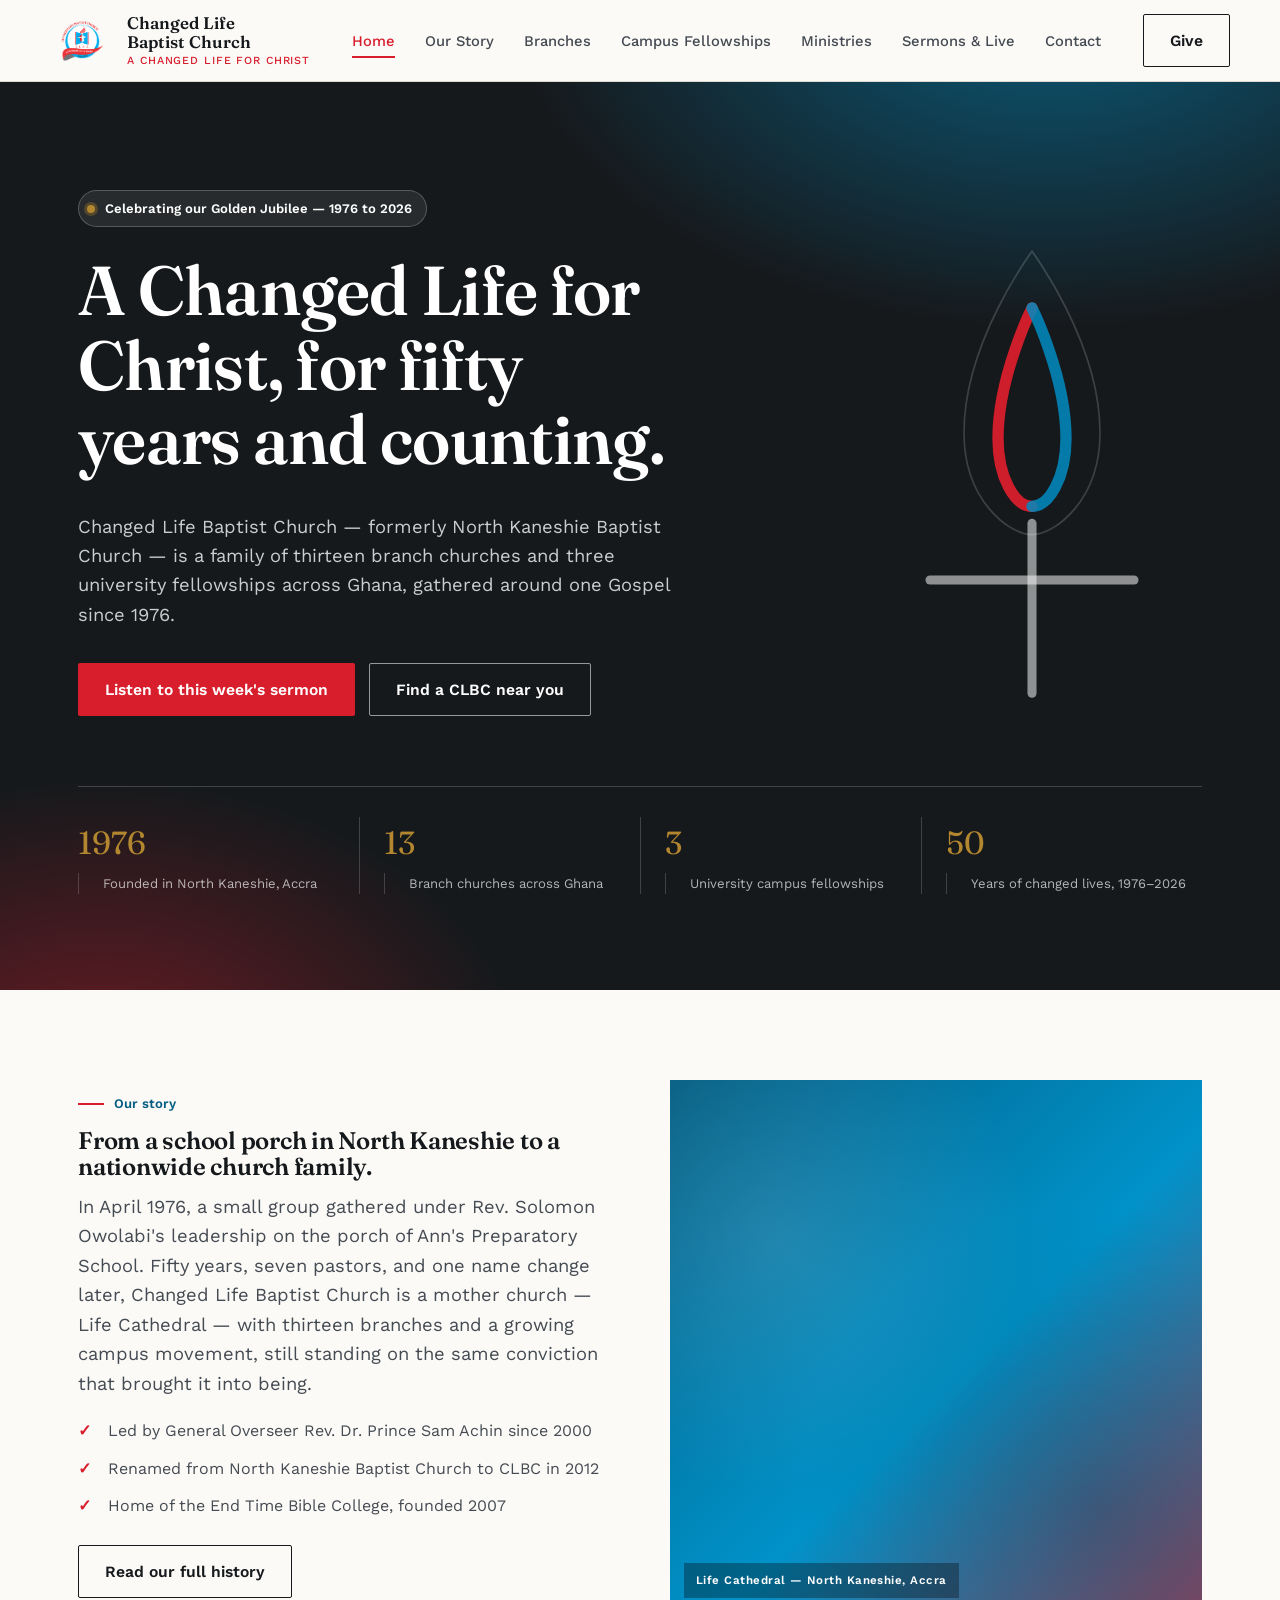
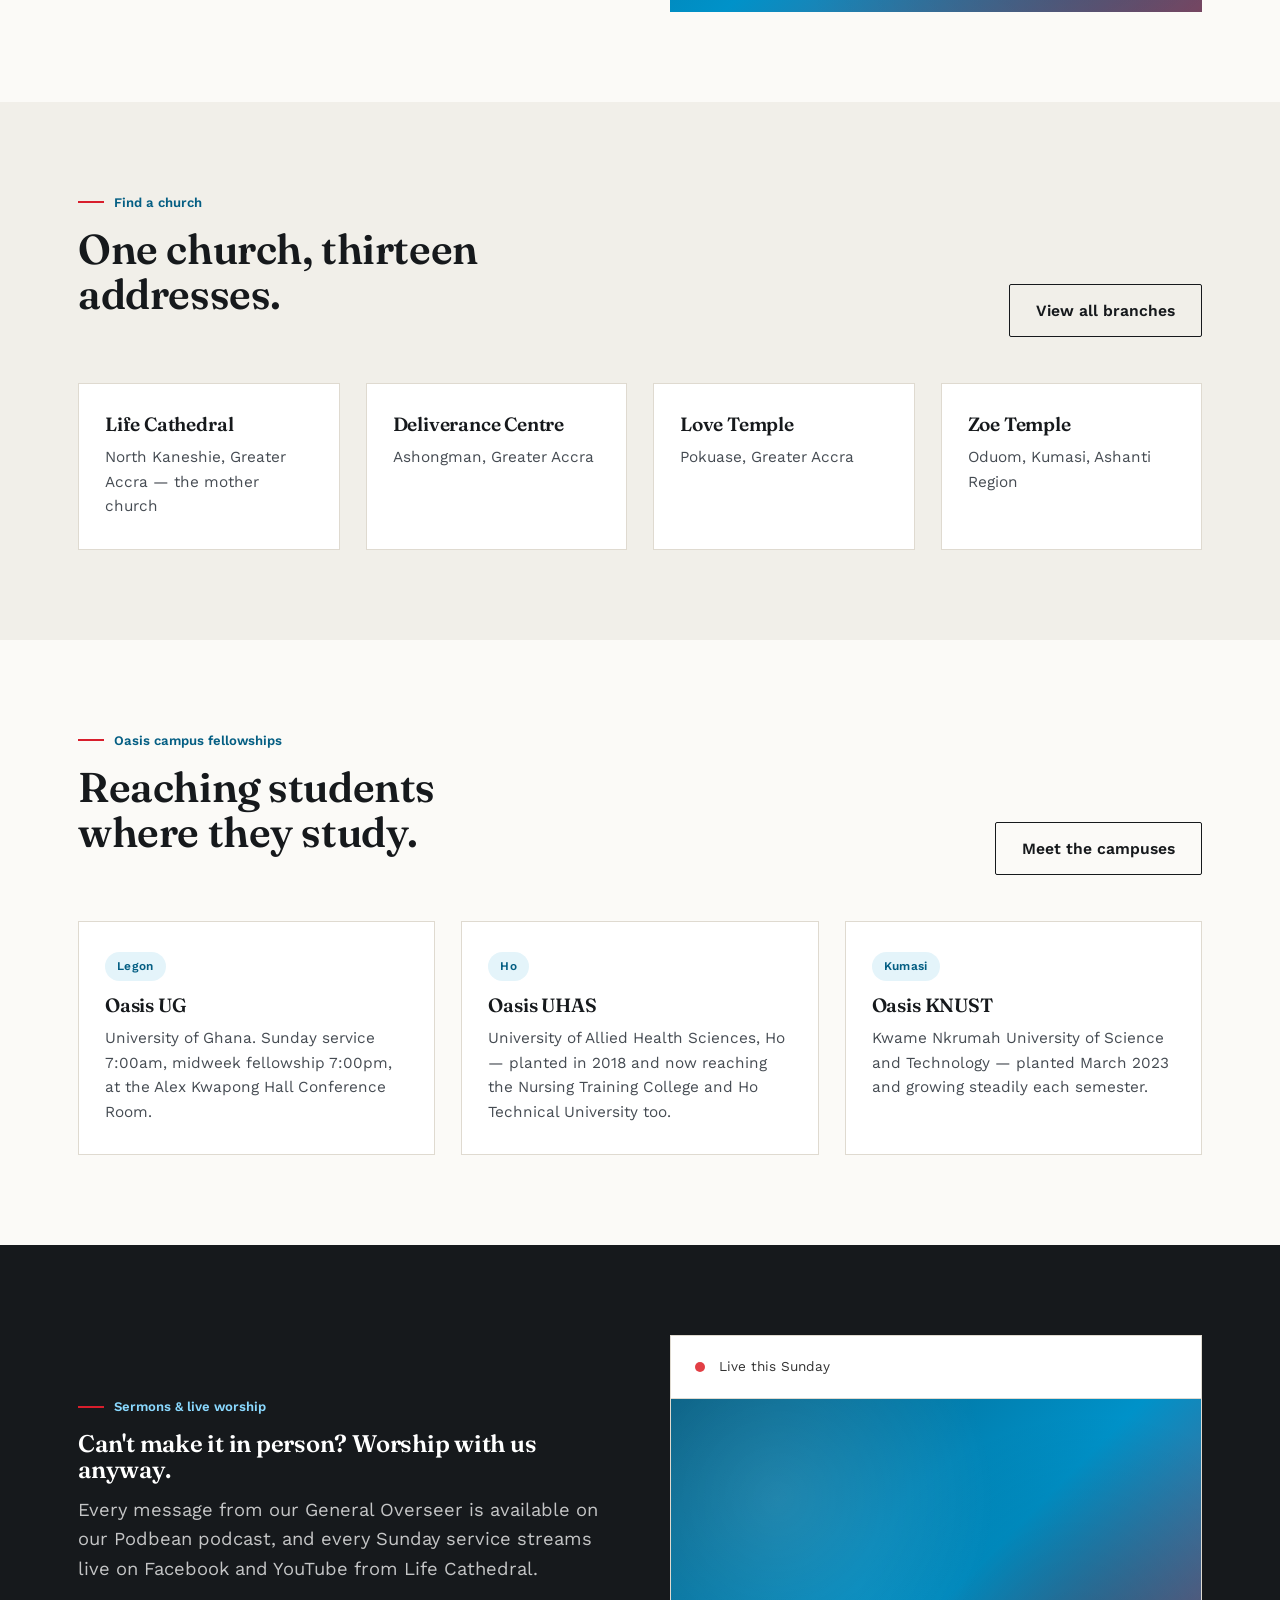
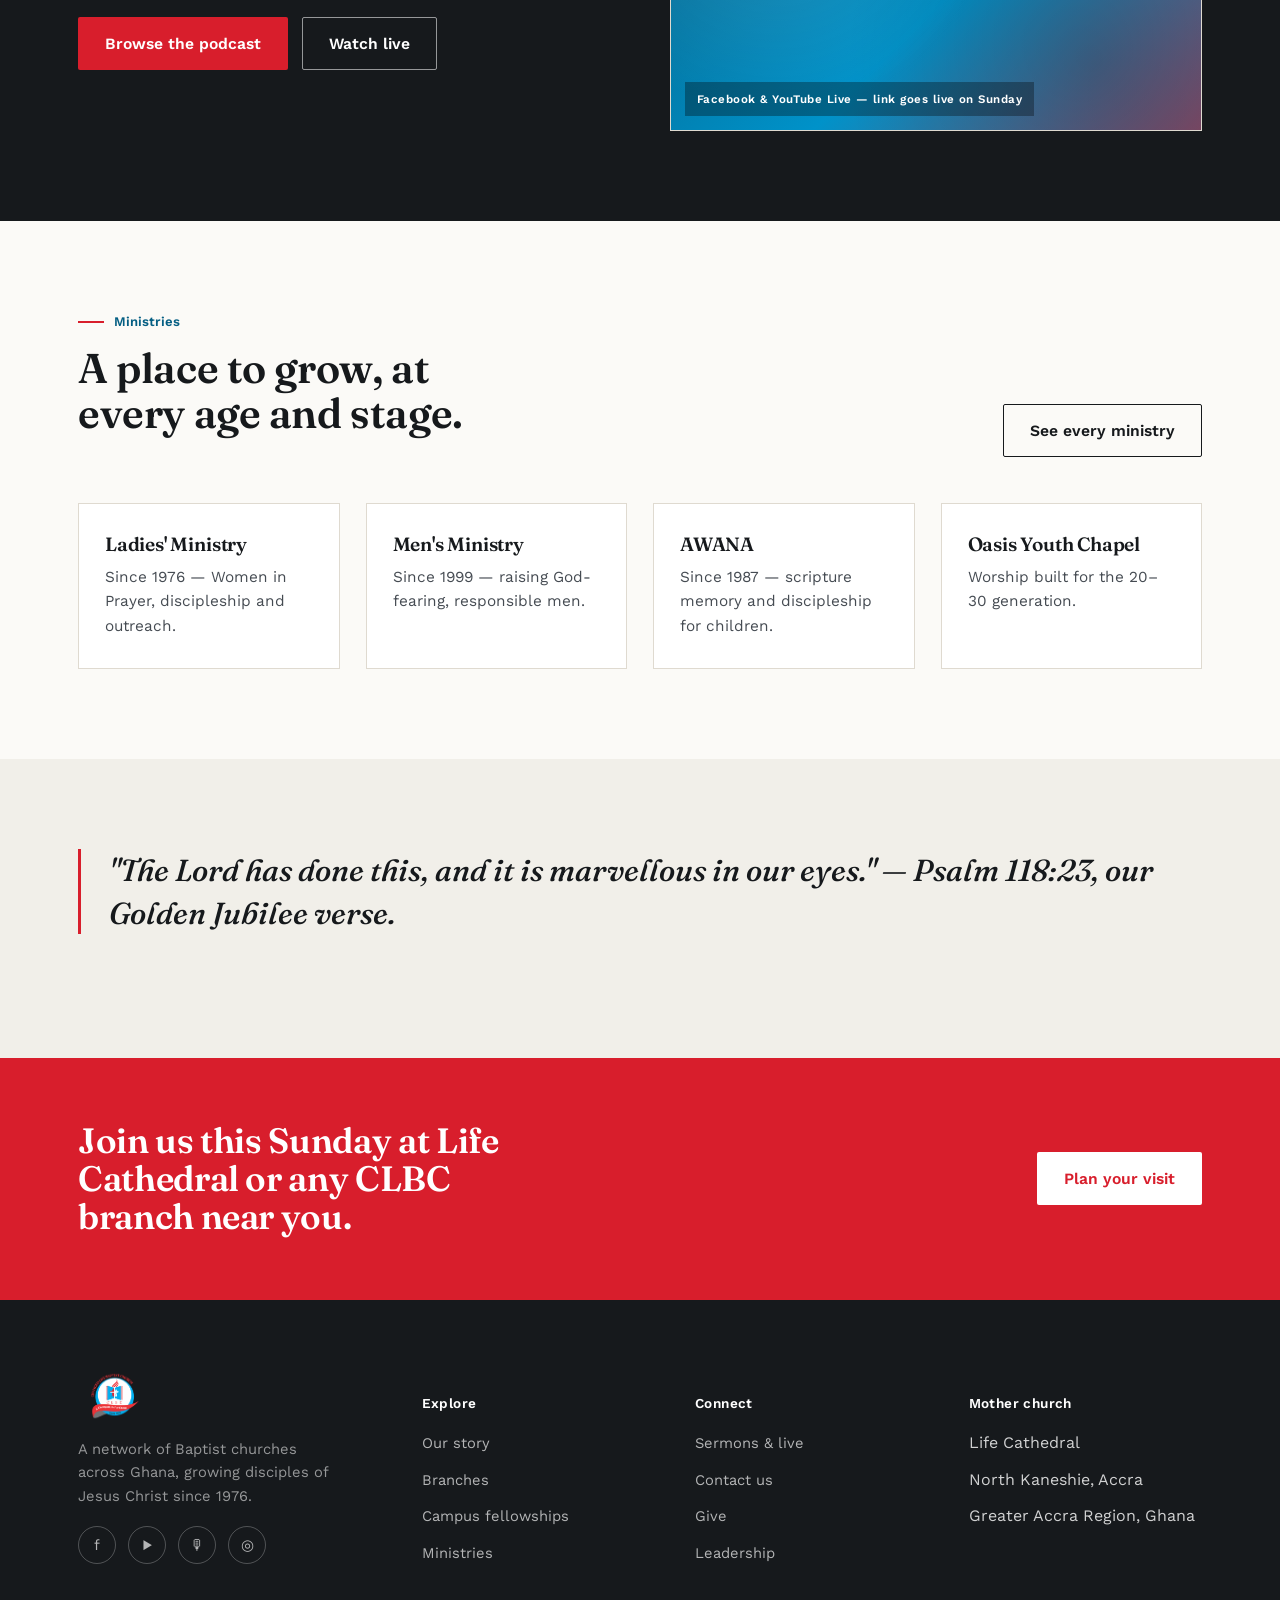
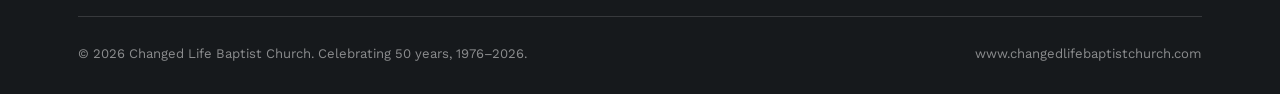
==== index.html @ c8de23a6 "Add files via upload" ====
<!DOCTYPE html>
<html lang="en">
<head>
<meta charset="UTF-8">
<meta name="viewport" content="width=device-width, initial-scale=1.0">
<title>Changed Life Baptist Church | A Changed Life For Christ — Accra, Ghana</title>
<meta name="description" content="Changed Life Baptist Church (CLBC), formerly North Kaneshie Baptist Church — 13 branches across Ghana, campus fellowships, and weekly sermons from the General Overseer. Celebrating our Golden Jubilee, 1976–2026.">
<link rel="icon" href="assets/logo.png">
<link rel="stylesheet" href="assets/styles.css">
</head>
<body>

<header class="site-header">
  <nav class="nav container">
    <a href="index.html" class="brand">
      <img src="assets/logo.png" alt="Changed Life Baptist Church crest">
      <span class="brand-word">Changed Life<br>Baptist Church<small>A Changed Life For Christ</small></span>
    </a>
    <ul class="nav-links">
      <li><a href="index.html">Home</a></li>
      <li><a href="about.html">Our Story</a></li>
      <li><a href="branches.html">Branches</a></li>
      <li><a href="campus.html">Campus Fellowships</a></li>
      <li><a href="ministries.html">Ministries</a></li>
      <li><a href="sermons.html">Sermons &amp; Live</a></li>
      <li><a href="contact.html">Contact</a></li>
    </ul>
    <div class="nav-cta">
      <a href="contact.html#give" class="btn btn-outline">Give</a>
      <button class="nav-toggle" aria-label="Toggle menu" aria-expanded="false">
        <span></span><span></span><span></span>
      </button>
    </div>
  </nav>
</header>

<!-- HERO -->
<section class="hero">
  <div class="container">
    <div class="hero-grid">
      <div>
        <div class="hero-jubilee"><span class="dot"></span> Celebrating our Golden Jubilee — 1976 to 2026</div>
        <h1>A Changed Life for Christ, for fifty years and counting.</h1>
        <p class="lede">Changed Life Baptist Church — formerly North Kaneshie Baptist Church — is a family of thirteen branch churches and three university fellowships across Ghana, gathered around one Gospel since 1976.</p>
        <div class="hero-actions">
          <a href="sermons.html" class="btn btn-primary">Listen to this week's sermon</a>
          <a href="branches.html" class="btn btn-ghost-light">Find a CLBC near you</a>
        </div>
      </div>
      <svg class="hero-flame" viewBox="0 0 300 420" fill="none" xmlns="http://www.w3.org/2000/svg" aria-hidden="true">
        <path d="M150 10C150 10 90 90 90 170C90 230 130 260 150 260C170 260 210 230 210 170C210 90 150 10 150 10Z" stroke="#ffffff" stroke-opacity=".18" stroke-width="1.5"/>
        <path d="M150 60C150 60 120 120 120 175C120 210 135 235 150 235" stroke="#d81e2c" stroke-width="10" stroke-linecap="round"/>
        <path d="M150 60C150 60 180 120 180 175C180 210 165 235 150 235" stroke="#0092c9" stroke-width="10" stroke-linecap="round" opacity=".85"/>
        <line x1="60" y1="300" x2="240" y2="300" stroke="#ffffff" stroke-opacity=".55" stroke-width="8" stroke-linecap="round"/>
        <line x1="150" y1="250" x2="150" y2="400" stroke="#ffffff" stroke-opacity=".55" stroke-width="8" stroke-linecap="round"/>
      </svg>
    </div>

    <div class="hero-stats">
      <div><div class="num">1976</div><div class="cap">Founded in North Kaneshie, Accra</div></div>
      <div><div class="num">13</div><div class="cap">Branch churches across Ghana</div></div>
      <div><div class="num">3</div><div class="cap">University campus fellowships</div></div>
      <div><div class="num">50</div><div class="cap">Years of changed lives, 1976–2026</div></div>
    </div>
  </div>
</section>

<!-- ABOUT TEASER -->
<section>
  <div class="container two-col">
    <div>
      <div class="eyebrow">Our story</div>
      <h2>From a school porch in North Kaneshie to a nationwide church family.</h2>
      <p class="lede">In April 1976, a small group gathered under Rev. Solomon Owolabi's leadership on the porch of Ann's Preparatory School. Fifty years, seven pastors, and one name change later, Changed Life Baptist Church is a mother church — Life Cathedral — with thirteen branches and a growing campus movement, still standing on the same conviction that brought it into being.</p>
      <ul class="check-list">
        <li>Led by General Overseer Rev. Dr. Prince Sam Achin since 2000</li>
        <li>Renamed from North Kaneshie Baptist Church to CLBC in 2012</li>
        <li>Home of the End Time Bible College, founded 2007</li>
      </ul>
      <a href="about.html" class="btn btn-outline" style="margin-top:26px;">Read our full history</a>
    </div>
    <div class="media-block" style="--ar: 1/1;">
      <span class="tag">Life Cathedral — North Kaneshie, Accra</span>
    </div>
  </div>
</section>

<!-- BRANCHES TEASER -->
<section class="section-alt">
  <div class="container">
    <div class="section-head">
      <div>
        <div class="eyebrow">Find a church</div>
        <h2>One church, thirteen addresses.</h2>
      </div>
      <a href="branches.html" class="btn btn-outline">View all branches</a>
    </div>
    <div class="grid grid-4">
      <div class="card"><h3>Life Cathedral</h3><p>North Kaneshie, Greater Accra — the mother church</p></div>
      <div class="card"><h3>Deliverance Centre</h3><p>Ashongman, Greater Accra</p></div>
      <div class="card"><h3>Love Temple</h3><p>Pokuase, Greater Accra</p></div>
      <div class="card"><h3>Zoe Temple</h3><p>Oduom, Kumasi, Ashanti Region</p></div>
    </div>
  </div>
</section>

<!-- CAMPUS FELLOWSHIPS TEASER -->
<section>
  <div class="container">
    <div class="section-head">
      <div>
        <div class="eyebrow">Oasis campus fellowships</div>
        <h2>Reaching students where they study.</h2>
      </div>
      <a href="campus.html" class="btn btn-outline">Meet the campuses</a>
    </div>
    <div class="grid grid-3">
      <div class="card">
        <div class="tag-pill">Legon</div>
        <h3 style="margin-top:14px;">Oasis UG</h3>
        <p>University of Ghana. Sunday service 7:00am, midweek fellowship 7:00pm, at the Alex Kwapong Hall Conference Room.</p>
      </div>
      <div class="card">
        <div class="tag-pill">Ho</div>
        <h3 style="margin-top:14px;">Oasis UHAS</h3>
        <p>University of Allied Health Sciences, Ho — planted in 2018 and now reaching the Nursing Training College and Ho Technical University too.</p>
      </div>
      <div class="card">
        <div class="tag-pill">Kumasi</div>
        <h3 style="margin-top:14px;">Oasis KNUST</h3>
        <p>Kwame Nkrumah University of Science and Technology — planted March 2023 and growing steadily each semester.</p>
      </div>
    </div>
  </div>
</section>

<!-- SERMONS / LIVE TEASER -->
<section class="section-ink">
  <div class="container two-col">
    <div>
      <div class="eyebrow" style="color:#8ad9ff;">Sermons &amp; live worship</div>
      <h2>Can't make it in person? Worship with us anyway.</h2>
      <p class="lede" style="color:rgba(255,255,255,.75);">Every message from our General Overseer is available on our Podbean podcast, and every Sunday service streams live on Facebook and YouTube from Life Cathedral.</p>
      <div class="hero-actions">
        <a href="sermons.html" class="btn btn-primary">Browse the podcast</a>
        <a href="sermons.html#live" class="btn btn-ghost-light">Watch live</a>
      </div>
    </div>
    <div class="player-panel">
      <div class="head">
        <span class="dot" style="background:#e23f45;"></span>
        <span style="font-size:.85rem; color:#333;">Live this Sunday</span>
      </div>
      <div class="body">
        <div class="media-block" style="--ar:16/10;">
          <span class="tag">Facebook &amp; YouTube Live — link goes live on Sunday</span>
        </div>
      </div>
    </div>
  </div>
</section>

<!-- MINISTRIES TEASER -->
<section>
  <div class="container">
    <div class="section-head">
      <div>
        <div class="eyebrow">Ministries</div>
        <h2>A place to grow, at every age and stage.</h2>
      </div>
      <a href="ministries.html" class="btn btn-outline">See every ministry</a>
    </div>
    <div class="grid grid-4">
      <div class="card"><h3>Ladies' Ministry</h3><p>Since 1976 — Women in Prayer, discipleship and outreach.</p></div>
      <div class="card"><h3>Men's Ministry</h3><p>Since 1999 — raising God-fearing, responsible men.</p></div>
      <div class="card"><h3>AWANA</h3><p>Since 1987 — scripture memory and discipleship for children.</p></div>
      <div class="card"><h3>Oasis Youth Chapel</h3><p>Worship built for the 20–30 generation.</p></div>
    </div>
  </div>
</section>

<!-- QUOTE / JUBILEE -->
<section class="section-alt">
  <div class="container">
    <p class="pull">"The Lord has done this, and it is marvellous in our eyes." — Psalm 118:23, our Golden Jubilee verse.</p>
  </div>
</section>

<!-- CTA -->
<section class="cta-band">
  <div class="container">
    <h2>Join us this Sunday at Life Cathedral or any CLBC branch near you.</h2>
    <a href="branches.html" class="btn" style="background:#fff; color:var(--flame);">Plan your visit</a>
  </div>
</section>

<footer class="site-footer">
  <div class="container">
    <div class="foot-grid">
      <div class="foot-brand">
        <img src="assets/logo.png" alt="CLBC crest">
        <p>A network of Baptist churches across Ghana, growing disciples of Jesus Christ since 1976.</p>
        <div class="social-row" style="margin-top:18px;">
          <a href="https://www.facebook.com/profile.php?id=100066663400036" aria-label="Facebook">f</a>
          <a href="#" aria-label="YouTube">▶</a>
          <a href="#" aria-label="Podbean">🎙</a>
          <a href="#" aria-label="Instagram">◎</a>
        </div>
      </div>
      <div>
        <h5>Explore</h5>
        <ul>
          <li><a href="about.html">Our story</a></li>
          <li><a href="branches.html">Branches</a></li>
          <li><a href="campus.html">Campus fellowships</a></li>
          <li><a href="ministries.html">Ministries</a></li>
        </ul>
      </div>
      <div>
        <h5>Connect</h5>
        <ul>
          <li><a href="sermons.html">Sermons &amp; live</a></li>
          <li><a href="contact.html">Contact us</a></li>
          <li><a href="contact.html#give">Give</a></li>
          <li><a href="about.html#leadership">Leadership</a></li>
        </ul>
      </div>
      <div>
        <h5>Mother church</h5>
        <ul>
          <li>Life Cathedral</li>
          <li>North Kaneshie, Accra</li>
          <li>Greater Accra Region, Ghana</li>
        </ul>
      </div>
    </div>
    <div class="foot-bottom">
      <span>© 2026 Changed Life Baptist Church. Celebrating 50 years, 1976–2026.</span>
      <span>www.changedlifebaptistchurch.com</span>
    </div>
  </div>
</footer>

<script src="assets/main.js"></script>
</body>
</html>
---- assets/styles.css ----
/* ==========================================================================
   Changed Life Baptist Church — Design System
   Colour drawn from the church crest: flame red, sky blue, warm grey.
   Display type: Fraunces (heritage/editorial serif)
   Body/UI type:  Work Sans (clean, warm geometric sans)
   ========================================================================== */

@import url('https://fonts.googleapis.com/css2?family=Fraunces:ital,opsz,wght@0,9..144,300;0,9..144,400;0,9..144,500;0,9..144,600;0,9..144,700;1,9..144,400;1,9..144,500&family=Work+Sans:ital,wght@0,300;0,400;0,500;0,600;0,700;1,400&display=swap');

:root{
  /* --- brand colour --- */
  --ink:        #16191c;
  --ink-soft:   #454b52;
  --paper:      #fbfaf7;
  --paper-dim:  #f1efe9;
  --line:       #dfdad0;

  --sky:        #0092c9;
  --sky-deep:   #045e83;
  --sky-tint:   #e4f4fa;

  --flame:      #d81e2c;
  --flame-deep: #a3131f;
  --flame-tint: #fbe7e6;

  --gold:       #b3872f;
  --gold-tint:  #f6ecd7;

  --radius-sm: 2px;
  --radius-md: 4px;

  --wrap: 1180px;
}

*,*::before,*::after{ box-sizing: border-box; }
html{ scroll-behavior: smooth; }
body{
  margin:0;
  background: var(--paper);
  color: var(--ink);
  font-family: 'Work Sans', sans-serif;
  font-weight: 400;
  line-height: 1.6;
  -webkit-font-smoothing: antialiased;
}
img{ max-width:100%; display:block; }
a{ color: inherit; text-decoration:none; }
h1,h2,h3,h4{
  font-family: 'Fraunces', serif;
  font-weight: 600;
  line-height: 1.08;
  margin: 0 0 .5em;
  letter-spacing: -0.01em;
}
p{ margin: 0 0 1.1em; }
.container{
  max-width: var(--wrap);
  margin: 0 auto;
  padding: 0 28px;
}
@media (max-width: 640px){ .container{ padding: 0 20px; } }

::selection{ background: var(--flame); color:#fff; }

:focus-visible{
  outline: 3px solid var(--sky);
  outline-offset: 3px;
}

@media (prefers-reduced-motion: reduce){
  *{ animation-duration: 0.001ms !important; animation-iteration-count: 1 !important; transition-duration: 0.001ms !important; scroll-behavior: auto !important; }
}

/* --------------------------------------------------------------------
   Utility text
   -------------------------------------------------------------------- */
.label{
  font-size: 0.78rem;
  font-weight: 600;
  color: var(--flame);
  letter-spacing: 0.03em;
}
.eyebrow{
  display:flex; align-items:center; gap:10px;
  font-size: 0.82rem;
  font-weight: 600;
  color: var(--sky-deep);
  margin-bottom: 14px;
}
.eyebrow::before{
  content:"";
  width: 26px; height: 2px;
  background: var(--flame);
  display:inline-block;
}
.lede{
  font-size: 1.15rem;
  color: var(--ink-soft);
  max-width: 46em;
}

/* --------------------------------------------------------------------
   Buttons
   -------------------------------------------------------------------- */
.btn{
  display:inline-flex; align-items:center; gap: 10px;
  padding: 13px 26px;
  border-radius: var(--radius-sm);
  font-weight: 600;
  font-size: 0.98rem;
  border: 1.5px solid transparent;
  cursor:pointer;
  transition: background .15s ease, color .15s ease, border-color .15s ease, transform .15s ease;
}
.btn-primary{ background: var(--flame); color:#fff; }
.btn-primary:hover{ background: var(--flame-deep); }
.btn-outline{ border-color: currentColor; color: var(--ink); background:transparent; }
.btn-outline:hover{ background: var(--ink); color:#fff; }
.btn-ghost-light{ border-color: rgba(255,255,255,.55); color:#fff; }
.btn-ghost-light:hover{ background:#fff; color: var(--ink); }
.btn-sky{ background: var(--sky); color:#fff; }
.btn-sky:hover{ background: var(--sky-deep); }

/* --------------------------------------------------------------------
   Header / Nav
   -------------------------------------------------------------------- */
.site-header{
  position: sticky; top:0; z-index: 100;
  background: var(--paper);
  border-bottom: 1px solid var(--line);
}
.nav{
  display:flex; align-items:center; justify-content:space-between;
  padding: 14px 0;
}
.brand{ display:flex; align-items:center; gap:12px; }
.brand img{ height: 46px; width:auto; }
.brand-word{ font-family:'Fraunces', serif; font-weight:600; font-size:1.05rem; line-height:1.15; }
.brand-word small{ display:block; font-family:'Work Sans',sans-serif; font-weight:500; font-size:.68rem; letter-spacing:.08em; color: var(--flame); text-transform: uppercase; margin-top:2px; }

.nav-links{ display:flex; align-items:center; gap: 30px; list-style:none; margin:0; padding:0; }
.nav-links a{
  font-size: .92rem; font-weight:500; color: var(--ink-soft);
  padding: 6px 0; border-bottom: 2px solid transparent;
  transition: color .15s, border-color .15s;
}
.nav-links a:hover, .nav-links a.active{ color: var(--flame); border-color: var(--flame); }

.nav-cta{ display:flex; align-items:center; gap:14px; }
.nav-toggle{
  display:none; background:none; border:none; cursor:pointer;
  width:42px; height:42px; flex-direction:column; justify-content:center; align-items:center; gap:5px;
}
.nav-toggle span{ width:24px; height:2px; background: var(--ink); display:block; transition: transform .2s, opacity .2s; }

@media (max-width: 940px){
  .nav-links{
    position:fixed; inset: 74px 0 0 0; background: var(--paper);
    flex-direction:column; align-items:flex-start; gap:0;
    padding: 10px 28px 30px;
    transform: translateY(-8px);
    opacity:0; pointer-events:none;
    transition: opacity .18s ease, transform .18s ease;
    overflow-y:auto;
  }
  .nav-links.open{ opacity:1; pointer-events:auto; transform:translateY(0); }
  .nav-links li{ width:100%; border-bottom:1px solid var(--line); }
  .nav-links a{ display:block; padding:16px 0; font-size:1.02rem; }
  .nav-toggle{ display:flex; }
  .nav-cta .btn-outline{ display:none; }
}

/* --------------------------------------------------------------------
   Hero
   -------------------------------------------------------------------- */
.hero{
  position:relative;
  background: var(--ink);
  color:#fff;
  overflow:hidden;
  padding: 108px 0 96px;
}
.hero::before{
  content:"";
  position:absolute; inset:0;
  background:
    radial-gradient(ellipse 900px 560px at 82% -10%, rgba(0,146,201,.55), transparent 60%),
    radial-gradient(ellipse 700px 500px at 8% 110%, rgba(216,30,44,.45), transparent 60%);
}
.hero .container{ position:relative; z-index:2; }
.hero-grid{ display:grid; grid-template-columns: 1.15fr .85fr; gap: 60px; align-items:end; }
.hero-jubilee{
  display:inline-flex; align-items:center; gap:10px;
  background: rgba(255,255,255,.08);
  border:1px solid rgba(255,255,255,.22);
  padding: 7px 14px 7px 8px;
  border-radius: 999px;
  font-size:.82rem; font-weight:600;
  margin-bottom: 26px;
}
.hero-jubilee .dot{ width:8px; height:8px; border-radius:50%; background: var(--gold); box-shadow: 0 0 0 3px rgba(179,135,47,.3); }
.hero h1{
  font-size: clamp(2.5rem, 5.4vw, 4.4rem);
  color:#fff;
  max-width: 15ch;
}
.hero .lede{ color: rgba(255,255,255,.78); margin-top:18px; }
.hero-actions{ display:flex; flex-wrap:wrap; gap:14px; margin-top:34px; }
.hero-flame{
  justify-self:end;
  width: 100%;
  max-width: 340px;
  opacity: .95;
}
.hero-stats{
  display:grid; grid-template-columns: repeat(4,1fr);
  border-top:1px solid rgba(255,255,255,.18);
  margin-top: 70px; padding-top: 30px;
}
.hero-stats div + div{ border-left:1px solid rgba(255,255,255,.18); padding-left:24px; }
.hero-stats .num{ font-family:'Fraunces',serif; font-size:2rem; color: var(--gold); }
.hero-stats .cap{ font-size:.82rem; color: rgba(255,255,255,.68); margin-top:4px; }

@media (max-width: 900px){
  .hero-grid{ grid-template-columns: 1fr; }
  .hero-flame{ display:none; }
  .hero-stats{ grid-template-columns: repeat(2,1fr); row-gap:26px; }
  .hero-stats div:nth-child(3){ border-left:none; }
}

/* Secondary page hero (shorter) */
.page-hero{
  background: var(--ink); color:#fff; padding: 74px 0 56px; position:relative; overflow:hidden;
}
.page-hero::before{
  content:""; position:absolute; inset:0;
  background: radial-gradient(ellipse 800px 420px at 90% -20%, rgba(0,146,201,.5), transparent 60%),
              radial-gradient(ellipse 600px 420px at -10% 120%, rgba(216,30,44,.4), transparent 60%);
}
.page-hero .container{ position:relative; z-index:2; }
.page-hero h1{ color:#fff; font-size: clamp(2.1rem, 4.4vw, 3.2rem); max-width: 20ch; }
.page-hero .lede{ color: rgba(255,255,255,.75); }
.crumb{ font-size:.82rem; color: rgba(255,255,255,.6); margin-bottom: 18px; }
.crumb a:hover{ color:#fff; }

/* --------------------------------------------------------------------
   Section scaffolding
   -------------------------------------------------------------------- */
section{ padding: 90px 0; }
.section-tight{ padding: 60px 0; }
.section-alt{ background: var(--paper-dim); }
.section-ink{ background: var(--ink); color:#fff; }
.section-ink h2{ color:#fff; }
.section-head{ display:flex; justify-content:space-between; align-items:flex-end; gap:40px; margin-bottom: 46px; flex-wrap:wrap; }
.section-head h2{ font-size: clamp(1.9rem, 3.4vw, 2.6rem); max-width: 16ch; }
hr.rule{ border:none; border-top:1px solid var(--line); margin: 0; }

/* --------------------------------------------------------------------
   Cards / grids
   -------------------------------------------------------------------- */
.grid{ display:grid; gap: 26px; }
.grid-3{ grid-template-columns: repeat(3,1fr); }
.grid-4{ grid-template-columns: repeat(4,1fr); }
.grid-2{ grid-template-columns: repeat(2,1fr); }
@media (max-width: 900px){ .grid-3,.grid-4{ grid-template-columns: repeat(2,1fr); } }
@media (max-width: 620px){ .grid-3,.grid-4,.grid-2{ grid-template-columns: 1fr; } }

.card{
  background:#fff;
  border:1px solid var(--line);
  padding: 30px 26px;
  position:relative;
}
.card .icon{ width:40px; height:40px; margin-bottom:18px; color: var(--flame); }
.card h3{ font-size:1.2rem; margin-bottom:10px; }
.card p{ color: var(--ink-soft); font-size:.96rem; margin-bottom:0; }
.card-corner{ position:absolute; top:0; right:0; width:0; height:0; border-style:solid; border-width: 0 22px 22px 0; border-color: transparent var(--sky-tint) transparent transparent; }

/* Media placeholder block: used where real photography from the church's
   Facebook page should be dropped in later. Uses brand-coloured pattern
   rather than a fabricated photo. */
.media-block{
  position:relative;
  aspect-ratio: var(--ar, 4/3);
  background: linear-gradient(135deg, var(--sky-deep), var(--sky) 55%, var(--flame) 130%);
  overflow:hidden;
  display:flex; align-items:flex-end;
}
.media-block::before{
  content:"";
  position:absolute; inset:0;
  background-image: radial-gradient(circle at 20% 30%, rgba(255,255,255,.12) 0, transparent 45%),
                     radial-gradient(circle at 80% 80%, rgba(0,0,0,.18) 0, transparent 50%);
}
.media-block .tag{
  position:relative; z-index:2;
  color:#fff; font-size:.72rem; font-weight:600; letter-spacing:.04em;
  background: rgba(0,0,0,.32);
  padding: 8px 12px; margin: 14px;
}

/* --------------------------------------------------------------------
   Timeline (used on About — genuine chronological sequence)
   -------------------------------------------------------------------- */
.timeline{ position:relative; margin-top: 10px; }
.timeline::before{
  content:""; position:absolute; top:0; bottom:0; left: 104px;
  width:1px; background: var(--line);
}
.t-row{ display:grid; grid-template-columns: 104px 1fr; gap: 34px; padding: 26px 0; position:relative; }
.t-row .yr{ font-family:'Fraunces',serif; font-weight:600; color: var(--flame); font-size:.95rem; text-align:right; padding-top:2px; white-space:nowrap; }
.t-row .dot{ position:absolute; left: 99px; top: 30px; width:11px; height:11px; border-radius:50%; background: var(--sky); border:2px solid var(--paper); }
.t-row h4{ font-size:1.12rem; margin-bottom:6px; }
.t-row p{ color: var(--ink-soft); font-size: .95rem; margin-bottom:0; max-width: 56ch; }
@media (max-width: 620px){
  .timeline::before{ left: 58px; }
  .t-row{ grid-template-columns: 58px 1fr; gap:18px; }
  .t-row .dot{ left:53px; }
  .t-row .yr{ font-size:.82rem; }
}

/* --------------------------------------------------------------------
   Branch directory
   -------------------------------------------------------------------- */
.region-group{ margin-bottom: 54px; }
.region-title{
  display:flex; align-items:center; gap:14px;
  font-family:'Fraunces',serif; font-size:1.3rem; font-weight:600;
  color: var(--sky-deep);
  margin-bottom: 20px;
}
.region-title::after{ content:""; height:1px; flex:1; background: var(--line); }
.branch-card{ border:1px solid var(--line); background:#fff; padding: 22px 24px; display:flex; flex-direction:column; gap:6px; }
.branch-card .bname{ font-family:'Fraunces',serif; font-weight:600; font-size:1.08rem; }
.branch-card .bloc{ color: var(--ink-soft); font-size:.9rem; }
.branch-card .btag{ margin-top:10px; display:inline-block; font-size:.74rem; font-weight:600; color: var(--flame); }

/* --------------------------------------------------------------------
   Ministry list
   -------------------------------------------------------------------- */
.min-row{ display:grid; grid-template-columns: 1fr 2fr; gap: 40px; padding: 34px 0; border-top:1px solid var(--line); }
.min-row:last-child{ }
.min-row h3{ font-size:1.35rem; }
.min-row .since{ color: var(--flame); font-size:.82rem; font-weight:600; }
@media (max-width: 760px){ .min-row{ grid-template-columns:1fr; gap:12px; } }

/* --------------------------------------------------------------------
   Quote / pull
   -------------------------------------------------------------------- */
.pull{
  font-family:'Fraunces',serif; font-style:italic; font-weight:500;
  font-size: clamp(1.35rem, 2.4vw, 1.9rem);
  line-height:1.4;
  color: var(--ink);
  border-left: 3px solid var(--flame);
  padding-left: 28px;
  max-width: 40em;
}

/* --------------------------------------------------------------------
   Media / player panels (Sermons page)
   -------------------------------------------------------------------- */
.player-panel{
  background:#fff; border:1px solid var(--line);
}
.player-panel .head{ display:flex; align-items:center; gap:14px; padding: 20px 24px; border-bottom:1px solid var(--line); }
.player-panel .head .dot{ width:10px; height:10px; border-radius:50%; }
.player-panel .body{ padding: 0; background: var(--ink); }
.player-panel iframe{ width:100%; border:0; display:block; }
.embed-note{
  background: var(--gold-tint); border:1px dashed var(--gold);
  color:#6b501c; font-size:.86rem; padding:14px 18px; margin-top:14px;
}

/* --------------------------------------------------------------------
   Footer
   -------------------------------------------------------------------- */
.site-footer{ background: var(--ink); color: rgba(255,255,255,.8); padding: 70px 0 30px; }
.foot-grid{ display:grid; grid-template-columns: 1.3fr 1fr 1fr 1fr; gap: 40px; margin-bottom: 50px; }
.foot-brand img{ height:52px; margin-bottom:16px; }
.foot-brand p{ color: rgba(255,255,255,.55); font-size:.92rem; max-width:30ch; }
.site-footer h5{ color:#fff; font-family:'Work Sans',sans-serif; font-weight:600; font-size:.85rem; letter-spacing:.03em; margin-bottom:16px; }
.site-footer ul{ list-style:none; margin:0; padding:0; display:flex; flex-direction:column; gap:11px; }
.site-footer a{ color: rgba(255,255,255,.68); font-size:.92rem; }
.site-footer a:hover{ color:#fff; }
.foot-bottom{ border-top:1px solid rgba(255,255,255,.14); padding-top: 26px; display:flex; justify-content:space-between; flex-wrap:wrap; gap:14px; font-size:.82rem; color: rgba(255,255,255,.5); }
.social-row{ display:flex; gap:12px; }
.social-row a{ width:38px; height:38px; border:1px solid rgba(255,255,255,.25); display:flex; align-items:center; justify-content:center; border-radius:50%; }
.social-row a:hover{ background:#fff; color: var(--ink); border-color:#fff; }

@media (max-width: 800px){
  .foot-grid{ grid-template-columns: 1fr 1fr; }
}
@media (max-width: 480px){
  .foot-grid{ grid-template-columns: 1fr; }
}

/* --------------------------------------------------------------------
   CTA band
   -------------------------------------------------------------------- */
.cta-band{
  background: var(--flame); color:#fff;
  padding: 64px 0;
}
.cta-band .container{ display:flex; justify-content:space-between; align-items:center; gap:30px; flex-wrap:wrap; }
.cta-band h2{ color:#fff; font-size: clamp(1.7rem,3vw,2.2rem); margin:0; max-width: 18ch; }

/* Misc */
.tag-pill{ display:inline-block; font-size:.74rem; font-weight:600; letter-spacing:.03em; background: var(--sky-tint); color: var(--sky-deep); padding: 5px 12px; border-radius: 999px; }
.two-col{ display:grid; grid-template-columns: 1fr 1fr; gap:60px; align-items:center; }
@media (max-width: 860px){ .two-col{ grid-template-columns:1fr; gap:34px; } }
.check-list{ list-style:none; margin:0; padding:0; display:flex; flex-direction:column; gap:12px; }
.check-list li{ padding-left: 30px; position:relative; color: var(--ink-soft); }
.check-list li::before{ content:"✓"; position:absolute; left:0; color: var(--flame); font-weight:700; }
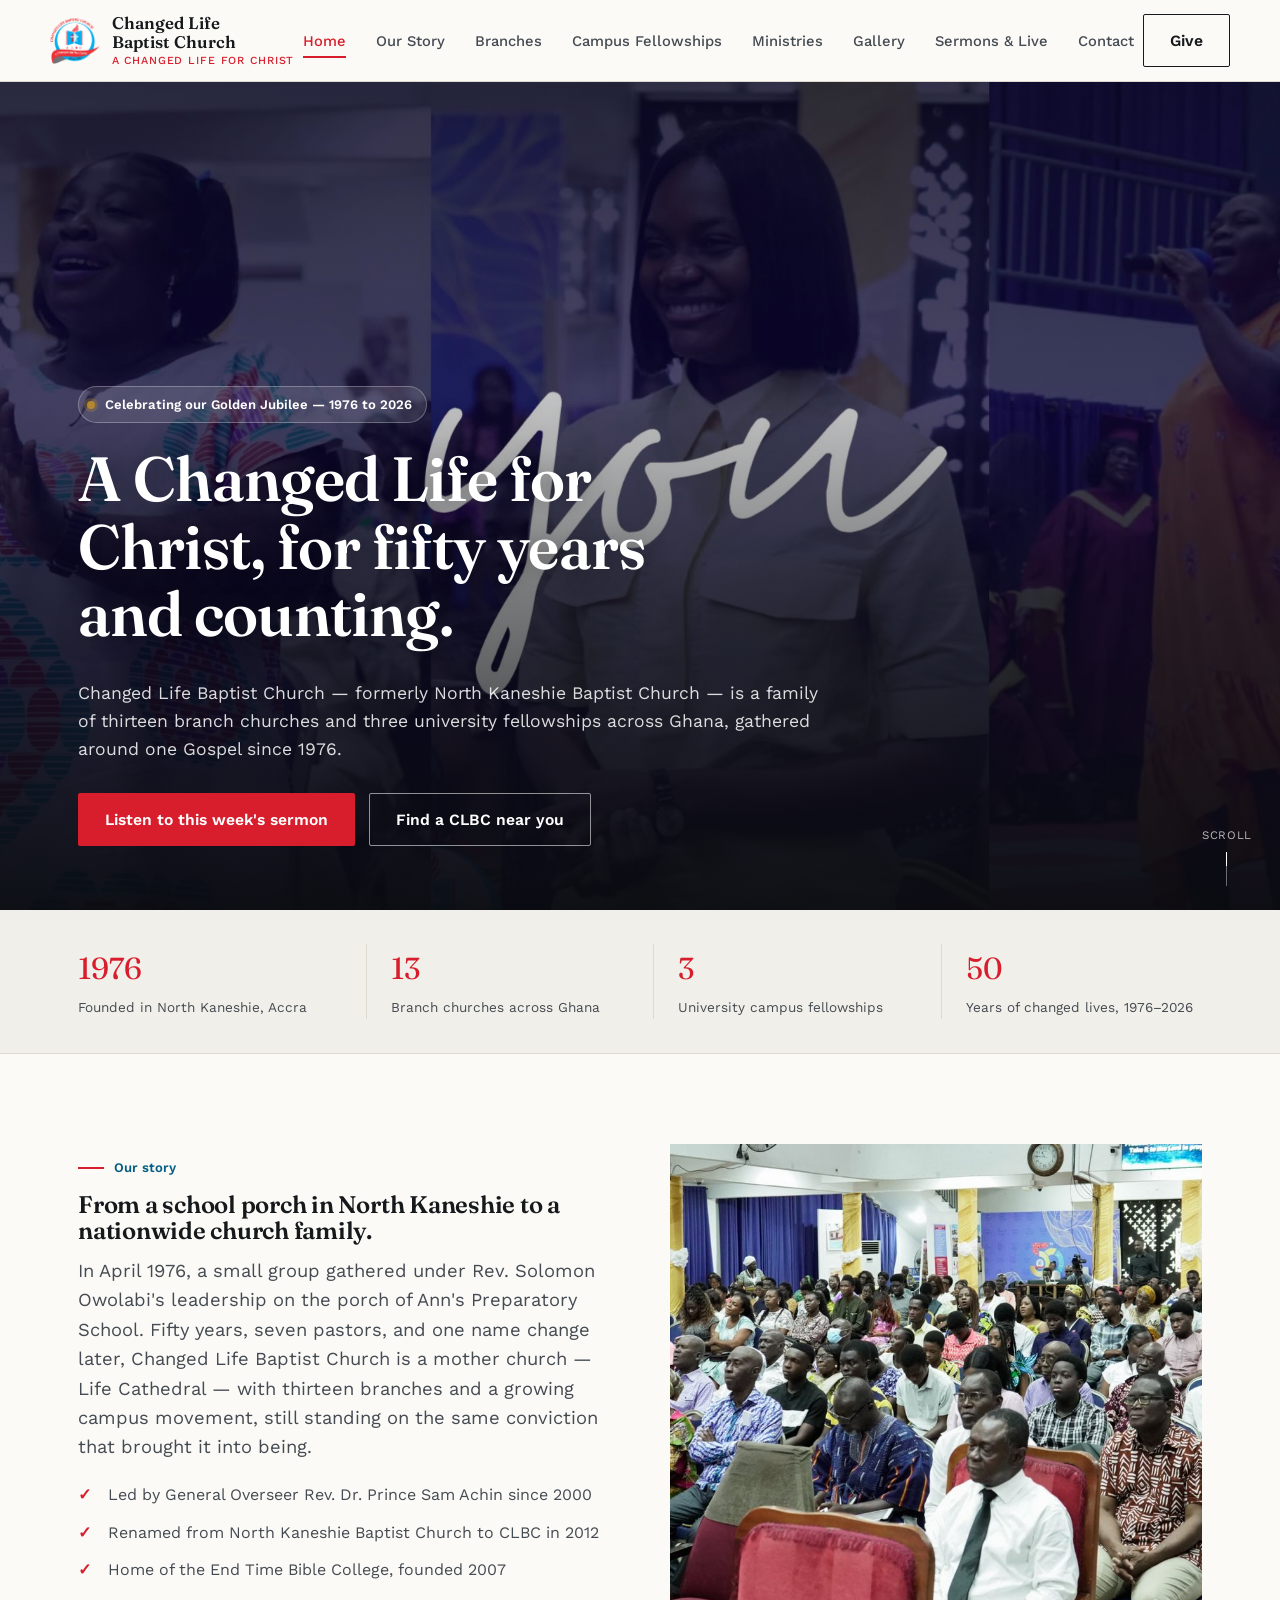
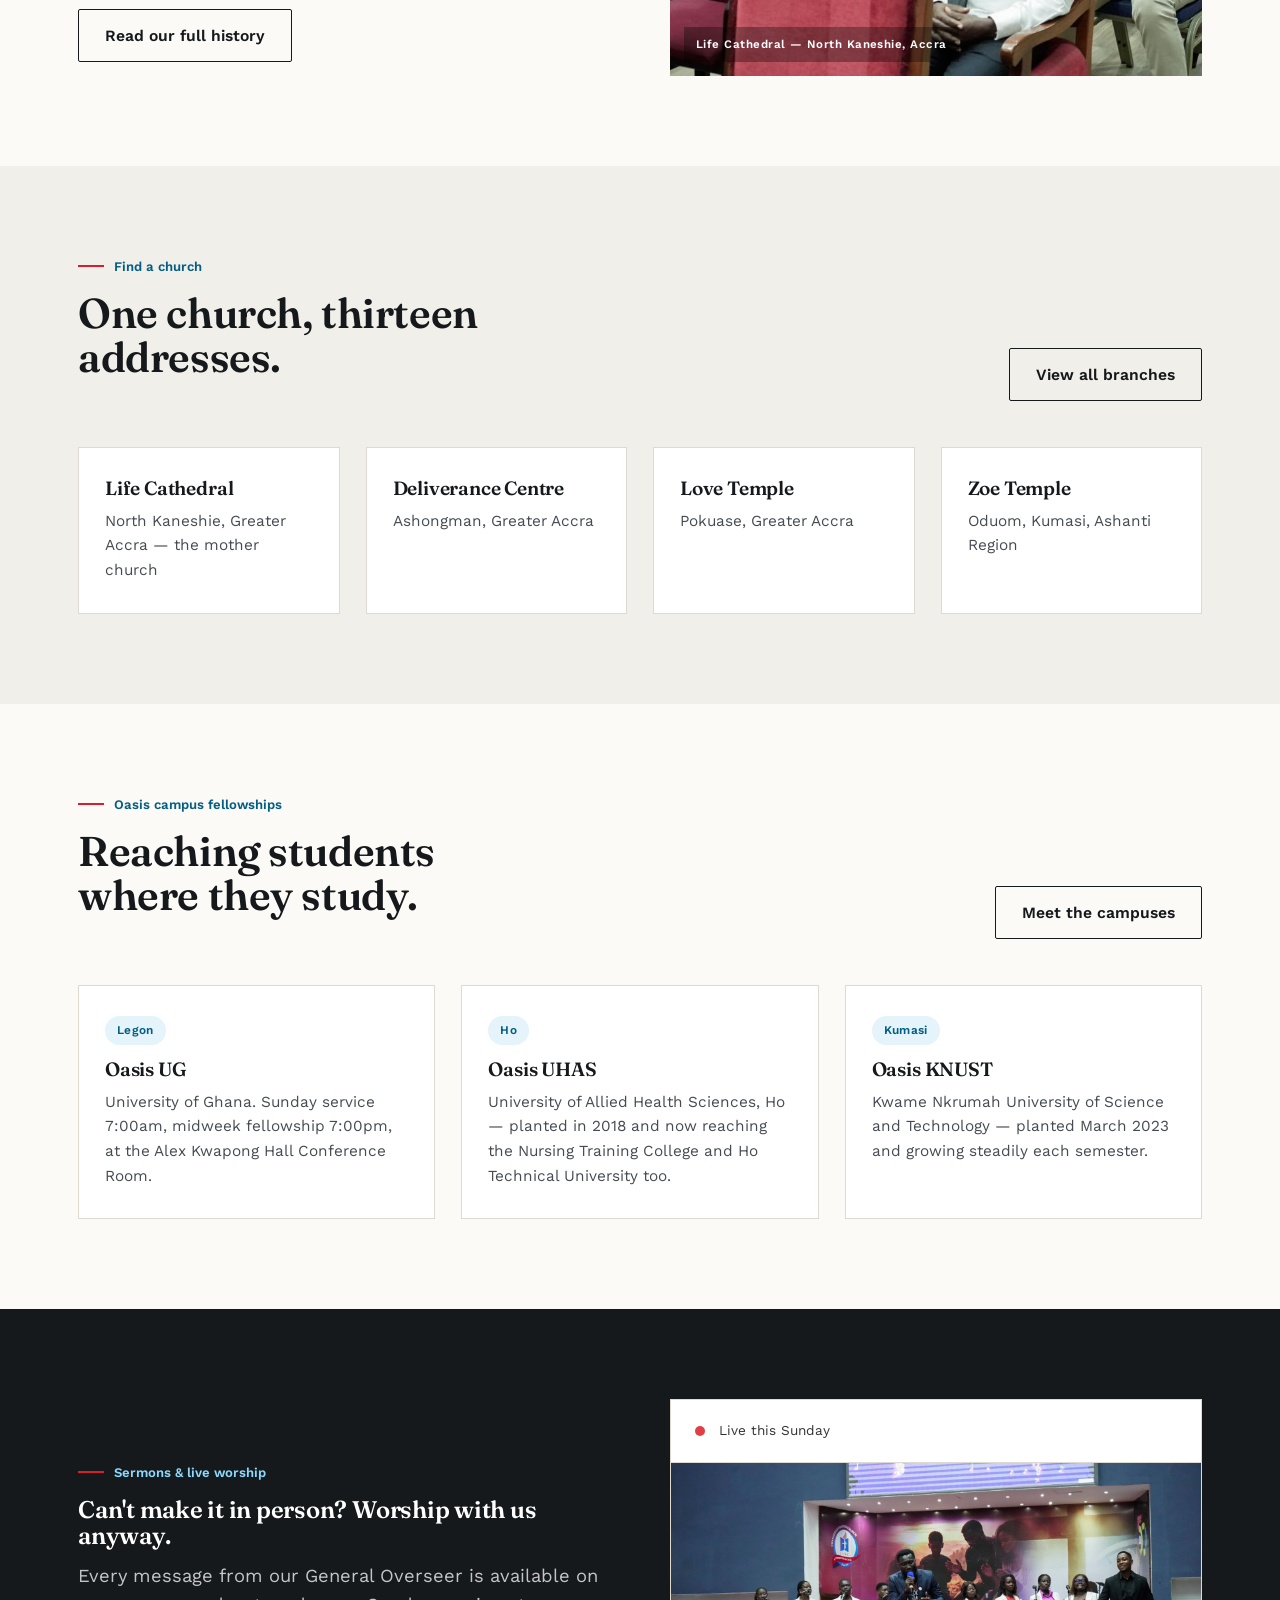
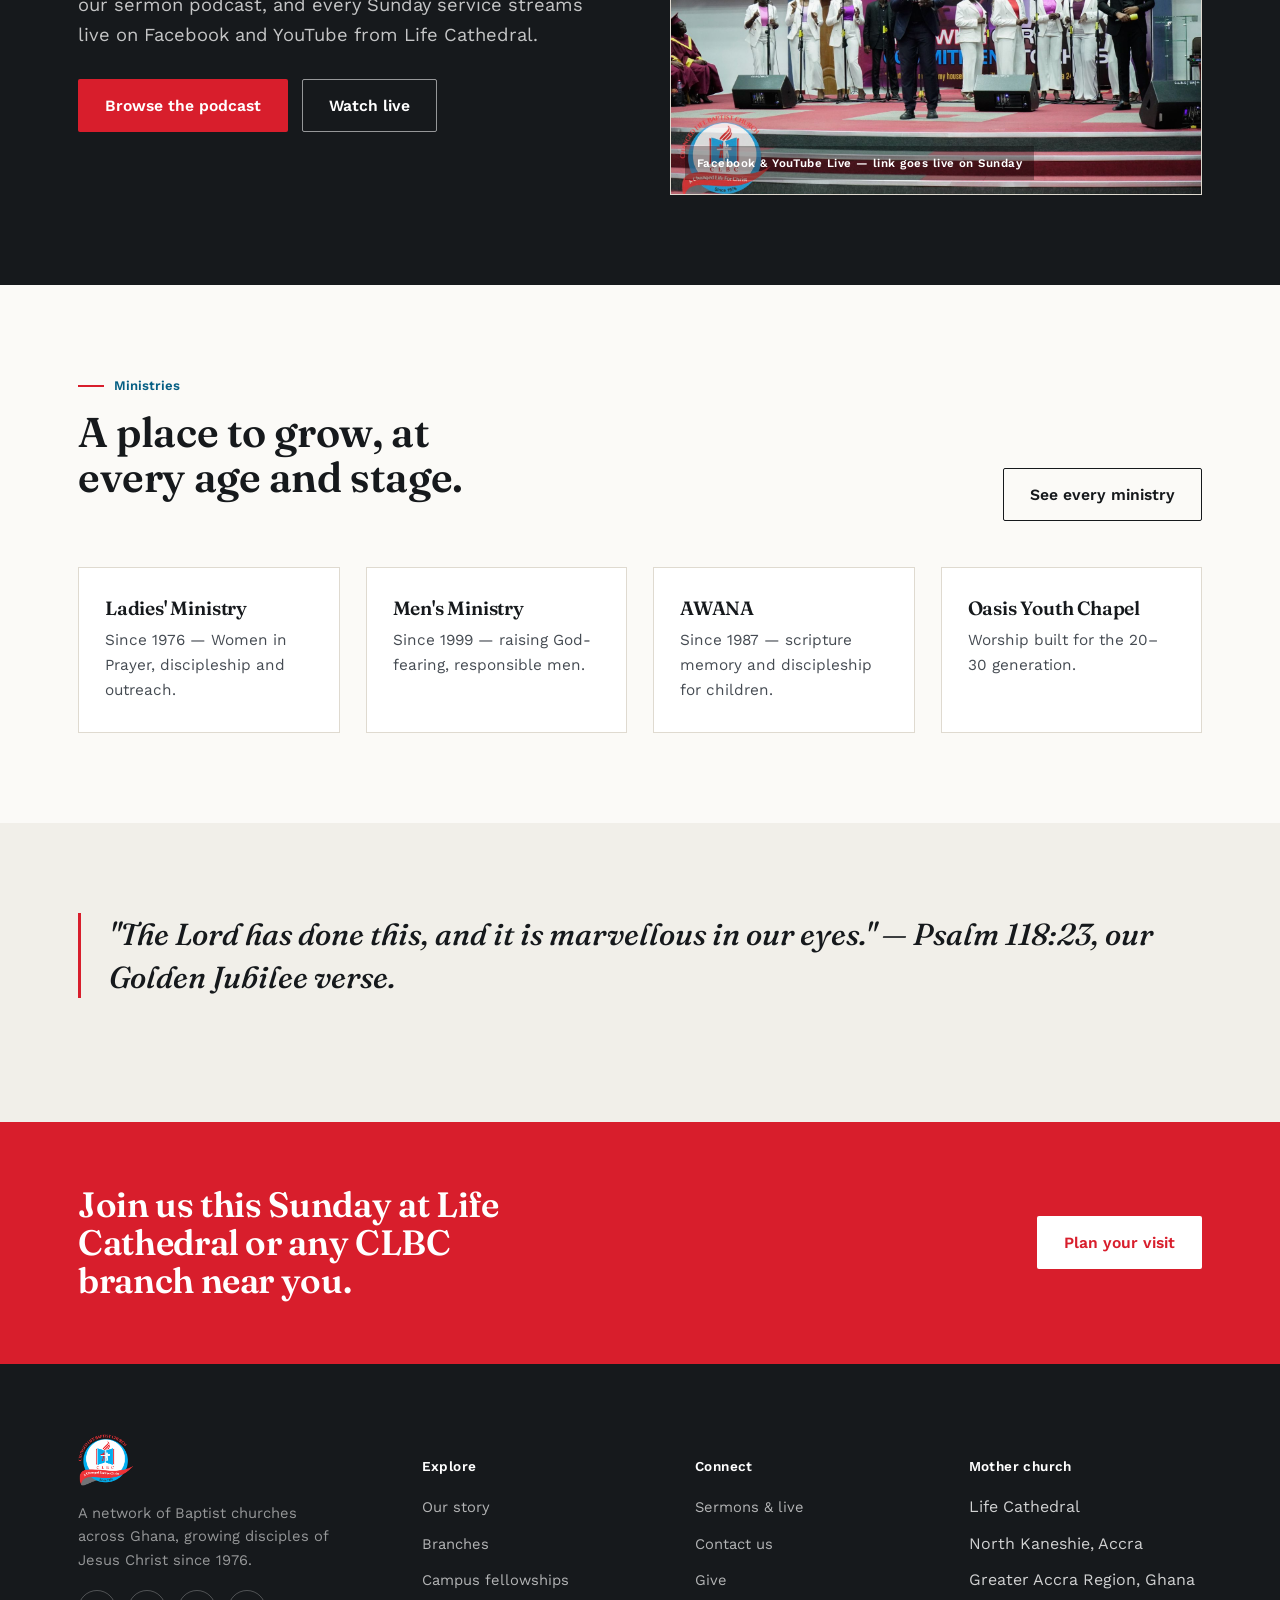
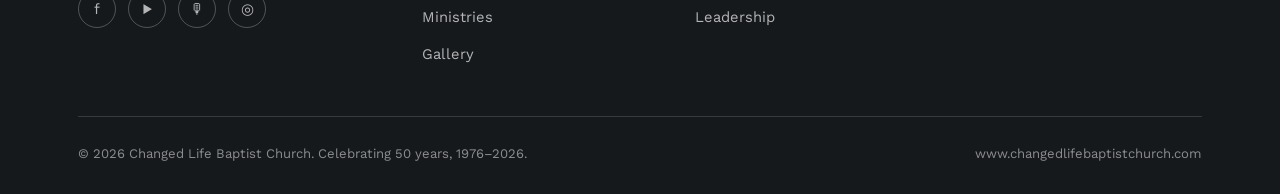
==== commit c7afd6fe: "Add files via upload" ====
--- a/index.html
+++ b/index.html
@@ -5,7 +5,10 @@
 <meta name="viewport" content="width=device-width, initial-scale=1.0">
 <title>Changed Life Baptist Church | A Changed Life For Christ — Accra, Ghana</title>
 <meta name="description" content="Changed Life Baptist Church (CLBC), formerly North Kaneshie Baptist Church — 13 branches across Ghana, campus fellowships, and weekly sermons from the General Overseer. Celebrating our Golden Jubilee, 1976–2026.">
-<link rel="icon" href="assets/logo.png">
+<link rel="icon" type="image/png" sizes="32x32" href="assets/favicon-32.png">
+<link rel="icon" type="image/png" sizes="16x16" href="assets/favicon-16.png">
+<link rel="apple-touch-icon" sizes="180x180" href="assets/favicon-180.png">
+<link rel="icon" type="image/png" sizes="192x192" href="assets/favicon-192.png">
 <link rel="stylesheet" href="assets/styles.css">
 </head>
 <body>
@@ -22,6 +25,7 @@
       <li><a href="branches.html">Branches</a></li>
       <li><a href="campus.html">Campus Fellowships</a></li>
       <li><a href="ministries.html">Ministries</a></li>
+      <li><a href="gallery.html">Gallery</a></li>
       <li><a href="sermons.html">Sermons &amp; Live</a></li>
       <li><a href="contact.html">Contact</a></li>
     </ul>
@@ -36,34 +40,33 @@
 
 <!-- HERO -->
 <section class="hero">
+  <video class="hero-video" autoplay muted loop playsinline poster="assets/video/hero-poster.jpg">
+    <source src="assets/video/hero.mp4" type="video/mp4">
+  </video>
   <div class="container">
     <div class="hero-grid">
-      <div>
-        <div class="hero-jubilee"><span class="dot"></span> Celebrating our Golden Jubilee — 1976 to 2026</div>
-        <h1>A Changed Life for Christ, for fifty years and counting.</h1>
-        <p class="lede">Changed Life Baptist Church — formerly North Kaneshie Baptist Church — is a family of thirteen branch churches and three university fellowships across Ghana, gathered around one Gospel since 1976.</p>
-        <div class="hero-actions">
-          <a href="sermons.html" class="btn btn-primary">Listen to this week's sermon</a>
-          <a href="branches.html" class="btn btn-ghost-light">Find a CLBC near you</a>
-        </div>
-      </div>
-      <svg class="hero-flame" viewBox="0 0 300 420" fill="none" xmlns="http://www.w3.org/2000/svg" aria-hidden="true">
-        <path d="M150 10C150 10 90 90 90 170C90 230 130 260 150 260C170 260 210 230 210 170C210 90 150 10 150 10Z" stroke="#ffffff" stroke-opacity=".18" stroke-width="1.5"/>
-        <path d="M150 60C150 60 120 120 120 175C120 210 135 235 150 235" stroke="#d81e2c" stroke-width="10" stroke-linecap="round"/>
-        <path d="M150 60C150 60 180 120 180 175C180 210 165 235 150 235" stroke="#0092c9" stroke-width="10" stroke-linecap="round" opacity=".85"/>
-        <line x1="60" y1="300" x2="240" y2="300" stroke="#ffffff" stroke-opacity=".55" stroke-width="8" stroke-linecap="round"/>
-        <line x1="150" y1="250" x2="150" y2="400" stroke="#ffffff" stroke-opacity=".55" stroke-width="8" stroke-linecap="round"/>
-      </svg>
-    </div>
-
-    <div class="hero-stats">
-      <div><div class="num">1976</div><div class="cap">Founded in North Kaneshie, Accra</div></div>
-      <div><div class="num">13</div><div class="cap">Branch churches across Ghana</div></div>
-      <div><div class="num">3</div><div class="cap">University campus fellowships</div></div>
-      <div><div class="num">50</div><div class="cap">Years of changed lives, 1976–2026</div></div>
-    </div>
-  </div>
-</section>
+      <div class="hero-jubilee"><span class="dot"></span> Celebrating our Golden Jubilee — 1976 to 2026</div>
+      <h1>A Changed Life for Christ, for fifty years and counting.</h1>
+      <p class="lede">Changed Life Baptist Church — formerly North Kaneshie Baptist Church — is a family of thirteen branch churches and three university fellowships across Ghana, gathered around one Gospel since 1976.</p>
+      <div class="hero-actions">
+        <a href="sermons.html" class="btn btn-primary">Listen to this week's sermon</a>
+        <a href="branches.html" class="btn btn-ghost-light">Find a CLBC near you</a>
+      </div>
+    </div>
+  </div>
+  <div class="hero-scroll"><span>SCROLL</span><span class="line"></span></div>
+</section>
+
+<div class="stat-bar">
+  <div class="container">
+    <div class="grid grid-4">
+      <div class="stat-bar-item"><div class="num">1976</div><div class="cap">Founded in North Kaneshie, Accra</div></div>
+      <div class="stat-bar-item"><div class="num">13</div><div class="cap">Branch churches across Ghana</div></div>
+      <div class="stat-bar-item"><div class="num">3</div><div class="cap">University campus fellowships</div></div>
+      <div class="stat-bar-item"><div class="num">50</div><div class="cap">Years of changed lives, 1976–2026</div></div>
+    </div>
+  </div>
+</div>
 
 <!-- ABOUT TEASER -->
 <section>
@@ -80,7 +83,8 @@
       <a href="about.html" class="btn btn-outline" style="margin-top:26px;">Read our full history</a>
     </div>
     <div class="media-block" style="--ar: 1/1;">
-      <span class="tag">Life Cathedral — North Kaneshie, Accra</span>
+      <img src="assets/congregation.jpg" alt="Congregation gathered for worship at Life Cathedral" style="width:100%; height:100%; object-fit:cover; position:absolute; inset:0;">
+      <span class="tag" style="position:relative; z-index:2;">Life Cathedral — North Kaneshie, Accra</span>
     </div>
   </div>
 </section>
@@ -140,7 +144,7 @@
     <div>
       <div class="eyebrow" style="color:#8ad9ff;">Sermons &amp; live worship</div>
       <h2>Can't make it in person? Worship with us anyway.</h2>
-      <p class="lede" style="color:rgba(255,255,255,.75);">Every message from our General Overseer is available on our Podbean podcast, and every Sunday service streams live on Facebook and YouTube from Life Cathedral.</p>
+      <p class="lede" style="color:rgba(255,255,255,.75);">Every message from our General Overseer is available on our sermon podcast, and every Sunday service streams live on Facebook and YouTube from Life Cathedral.</p>
       <div class="hero-actions">
         <a href="sermons.html" class="btn btn-primary">Browse the podcast</a>
         <a href="sermons.html#live" class="btn btn-ghost-light">Watch live</a>
@@ -153,7 +157,8 @@
       </div>
       <div class="body">
         <div class="media-block" style="--ar:16/10;">
-          <span class="tag">Facebook &amp; YouTube Live — link goes live on Sunday</span>
+          <img src="assets/praise-team.jpg" alt="Worship team leading Sunday praise and worship" style="width:100%; height:100%; object-fit:cover; position:absolute; inset:0;">
+          <span class="tag" style="position:relative; z-index:2;">Facebook &amp; YouTube Live — link goes live on Sunday</span>
         </div>
       </div>
     </div>
@@ -203,7 +208,7 @@
         <div class="social-row" style="margin-top:18px;">
           <a href="https://www.facebook.com/profile.php?id=100066663400036" aria-label="Facebook">f</a>
           <a href="#" aria-label="YouTube">▶</a>
-          <a href="#" aria-label="Podbean">🎙</a>
+          <a href="sermons.html#podcast" aria-label="Podcast">🎙</a>
           <a href="#" aria-label="Instagram">◎</a>
         </div>
       </div>
@@ -214,6 +219,7 @@
           <li><a href="branches.html">Branches</a></li>
           <li><a href="campus.html">Campus fellowships</a></li>
           <li><a href="ministries.html">Ministries</a></li>
+          <li><a href="gallery.html">Gallery</a></li>
         </ul>
       </div>
       <div>
--- a/assets/styles.css
+++ b/assets/styles.css
@@ -178,54 +178,64 @@
   background: var(--ink);
   color:#fff;
   overflow:hidden;
-  padding: 108px 0 96px;
+  min-height: 92vh;
+  display:flex;
+  align-items:flex-end;
+  padding: 0 0 64px;
+}
+.hero-video{
+  position:absolute; inset:0;
+  width:100%; height:100%;
+  object-fit: cover;
+  z-index:0;
 }
 .hero::before{
   content:"";
   position:absolute; inset:0;
+  z-index:1;
   background:
-    radial-gradient(ellipse 900px 560px at 82% -10%, rgba(0,146,201,.55), transparent 60%),
-    radial-gradient(ellipse 700px 500px at 8% 110%, rgba(216,30,44,.45), transparent 60%);
-}
-.hero .container{ position:relative; z-index:2; }
-.hero-grid{ display:grid; grid-template-columns: 1.15fr .85fr; gap: 60px; align-items:end; }
+    linear-gradient(0deg, rgba(10,12,15,.92) 0%, rgba(10,12,15,.55) 38%, rgba(10,12,15,.25) 62%, rgba(10,12,15,.5) 100%);
+}
+.hero .container{ position:relative; z-index:2; width:100%; }
+.hero-grid{ display:block; max-width: 760px; }
 .hero-jubilee{
   display:inline-flex; align-items:center; gap:10px;
-  background: rgba(255,255,255,.08);
-  border:1px solid rgba(255,255,255,.22);
+  background: rgba(255,255,255,.1);
+  border:1px solid rgba(255,255,255,.28);
   padding: 7px 14px 7px 8px;
   border-radius: 999px;
   font-size:.82rem; font-weight:600;
-  margin-bottom: 26px;
+  margin-bottom: 22px;
 }
 .hero-jubilee .dot{ width:8px; height:8px; border-radius:50%; background: var(--gold); box-shadow: 0 0 0 3px rgba(179,135,47,.3); }
 .hero h1{
-  font-size: clamp(2.5rem, 5.4vw, 4.4rem);
+  font-size: clamp(2.3rem, 5vw, 3.9rem);
   color:#fff;
-  max-width: 15ch;
-}
-.hero .lede{ color: rgba(255,255,255,.78); margin-top:18px; }
-.hero-actions{ display:flex; flex-wrap:wrap; gap:14px; margin-top:34px; }
-.hero-flame{
-  justify-self:end;
-  width: 100%;
-  max-width: 340px;
-  opacity: .95;
-}
-.hero-stats{
-  display:grid; grid-template-columns: repeat(4,1fr);
-  border-top:1px solid rgba(255,255,255,.18);
-  margin-top: 70px; padding-top: 30px;
-}
-.hero-stats div + div{ border-left:1px solid rgba(255,255,255,.18); padding-left:24px; }
-.hero-stats .num{ font-family:'Fraunces',serif; font-size:2rem; color: var(--gold); }
-.hero-stats .cap{ font-size:.82rem; color: rgba(255,255,255,.68); margin-top:4px; }
+  max-width: 16ch;
+  text-shadow: 0 2px 24px rgba(0,0,0,.35);
+}
+.hero .lede{ color: rgba(255,255,255,.85); margin-top:16px; font-size:1.1rem; }
+.hero-actions{ display:flex; flex-wrap:wrap; gap:14px; margin-top:30px; }
+.hero-scroll{
+  position:absolute; right:28px; bottom:24px; z-index:2;
+  display:flex; flex-direction:column; align-items:center; gap:8px;
+  color: rgba(255,255,255,.7); font-size:.72rem; letter-spacing:.06em;
+}
+.hero-scroll .line{ width:1px; height:34px; background: rgba(255,255,255,.4); overflow:hidden; }
+.hero-scroll .line::after{ content:""; display:block; width:100%; height:40%; background:#fff; animation: scrollLine 1.8s ease-in-out infinite; }
+@keyframes scrollLine{ 0%{ transform: translateY(-100%);} 100%{ transform: translateY(250%);} }
+
+.stat-bar{ background: var(--paper-dim); border-bottom: 1px solid var(--line); }
+.stat-bar .grid-4{ padding: 34px 0; }
+.stat-bar .num{ font-family:'Fraunces',serif; font-size:1.9rem; color: var(--flame); }
+.stat-bar .cap{ font-size:.85rem; color: var(--ink-soft); margin-top:4px; }
+.stat-bar-item + .stat-bar-item{ border-left: 1px solid var(--line); padding-left:24px; }
 
 @media (max-width: 900px){
-  .hero-grid{ grid-template-columns: 1fr; }
-  .hero-flame{ display:none; }
-  .hero-stats{ grid-template-columns: repeat(2,1fr); row-gap:26px; }
-  .hero-stats div:nth-child(3){ border-left:none; }
+  .hero{ min-height:82vh; padding-bottom:44px; }
+  .hero-scroll{ display:none; }
+  .stat-bar .grid-4{ grid-template-columns: repeat(2,1fr); row-gap:20px; }
+  .stat-bar-item:nth-child(3){ border-left:none; }
 }
 
 /* Secondary page hero (shorter) */
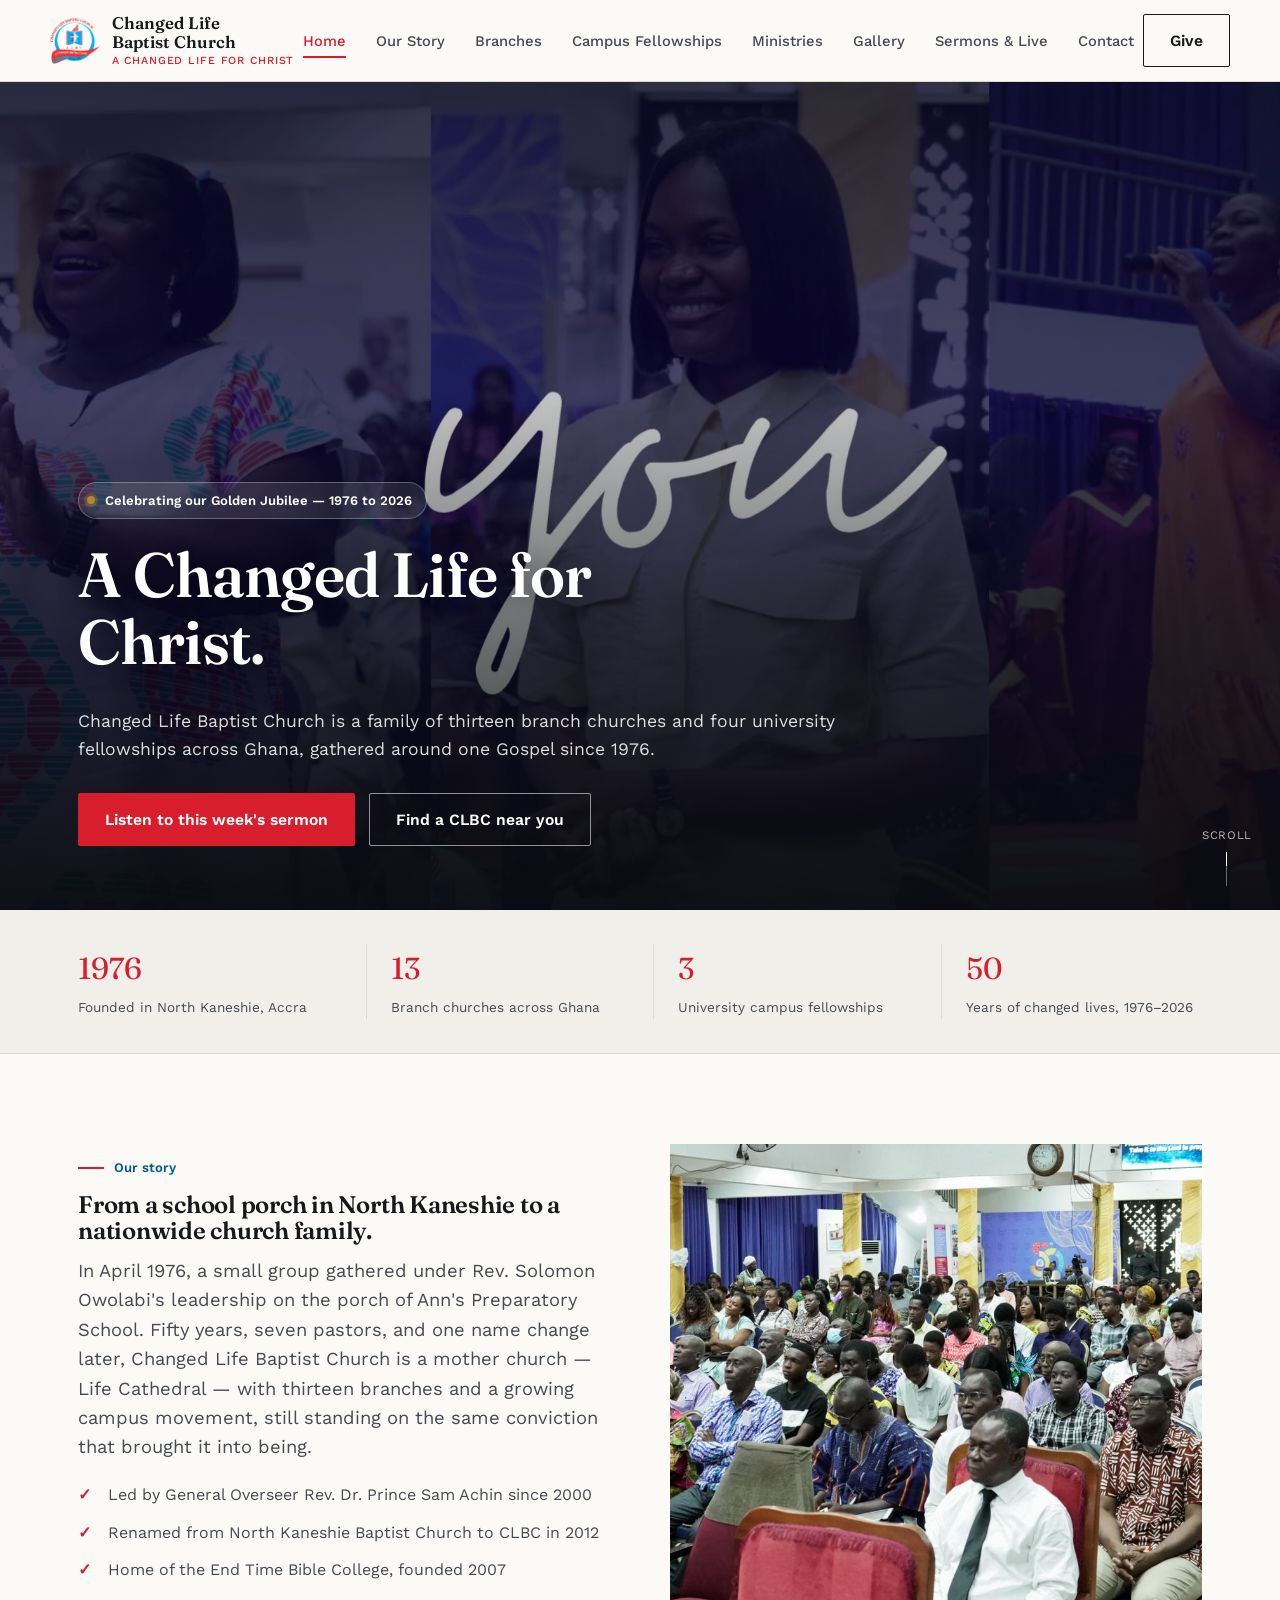
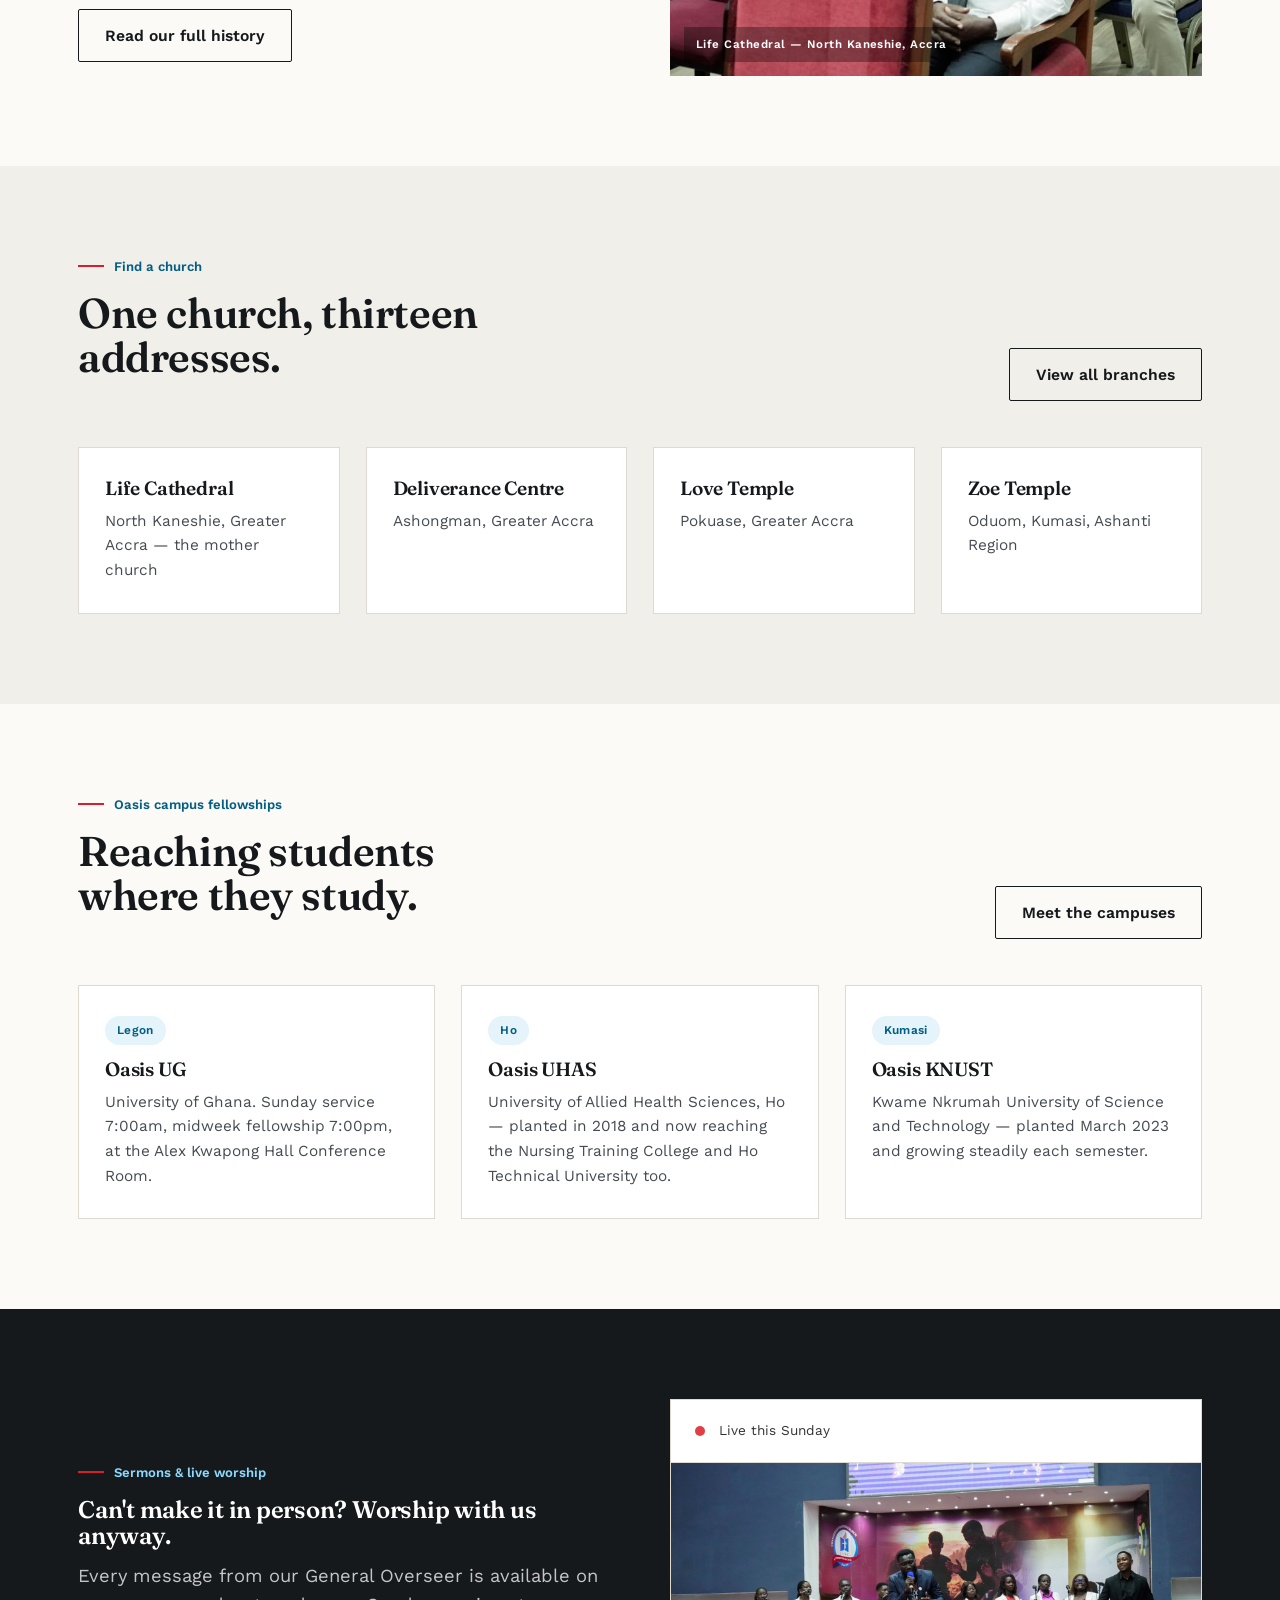
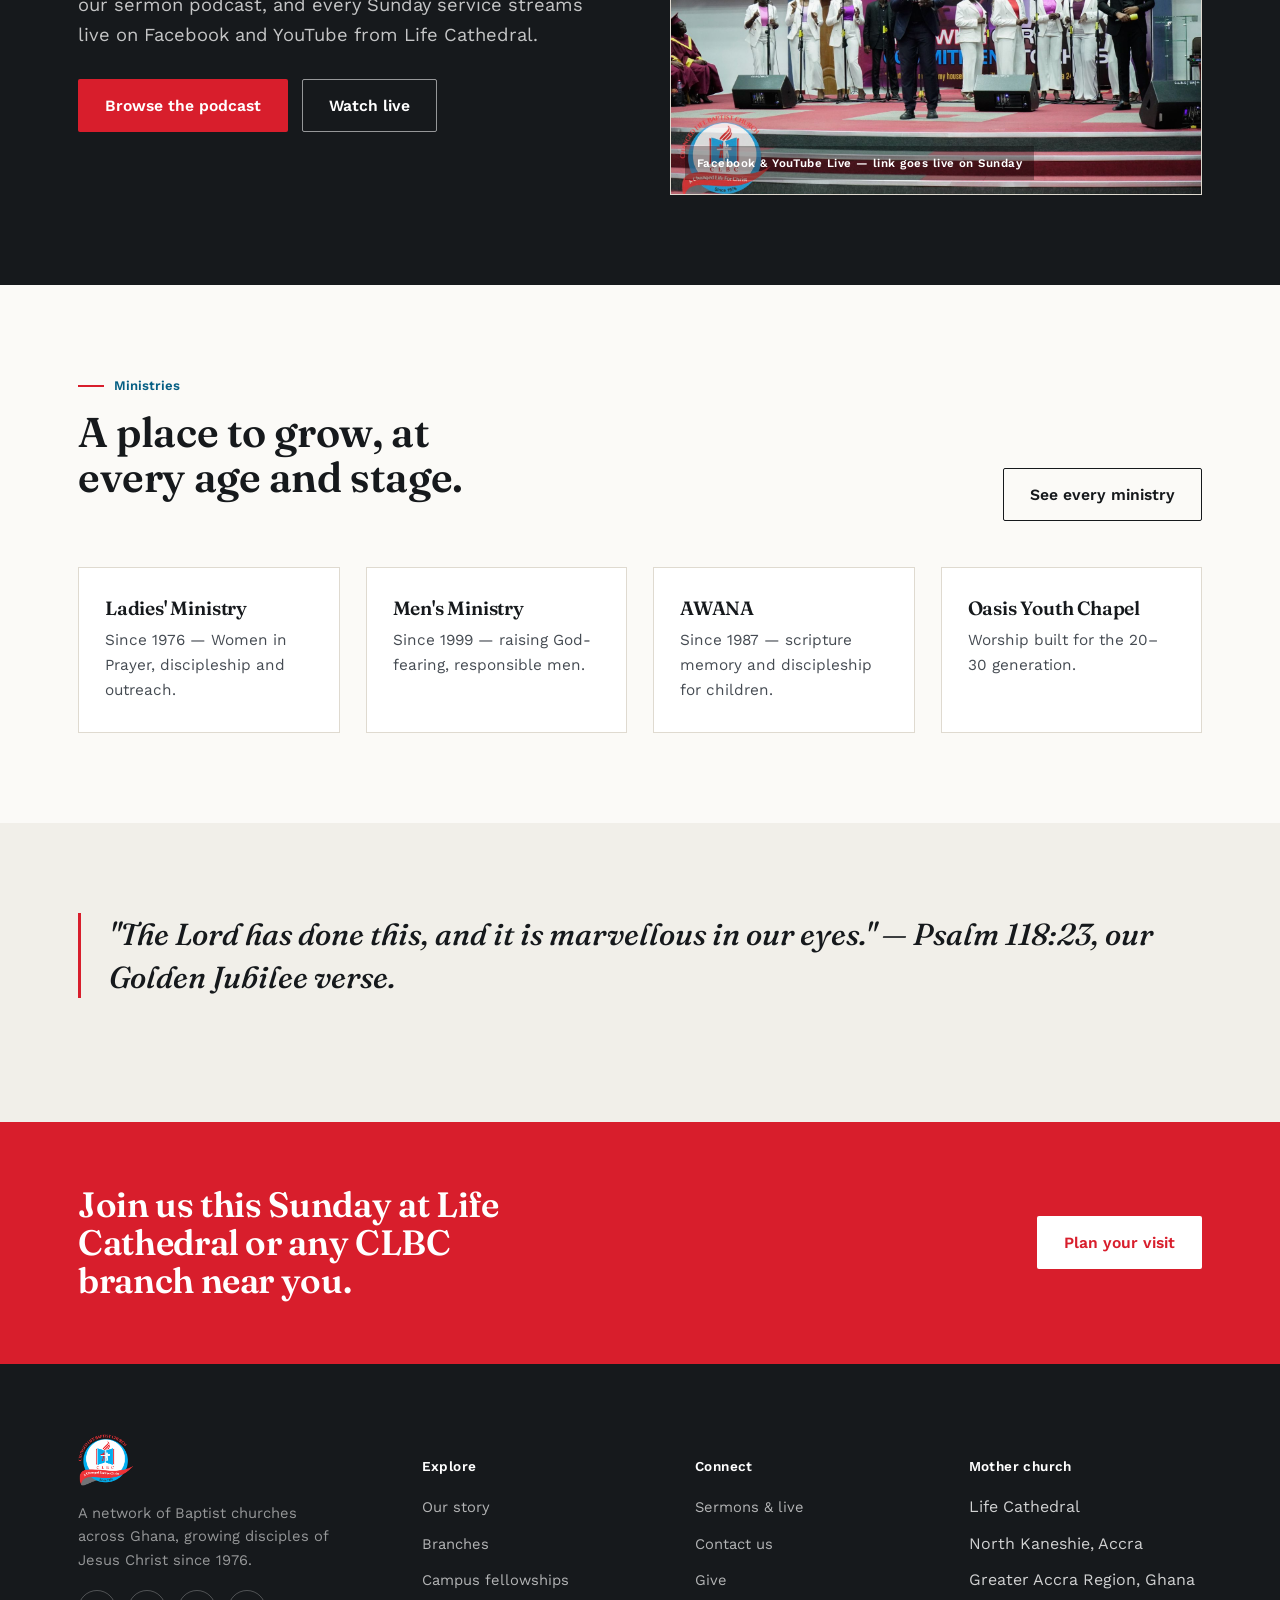
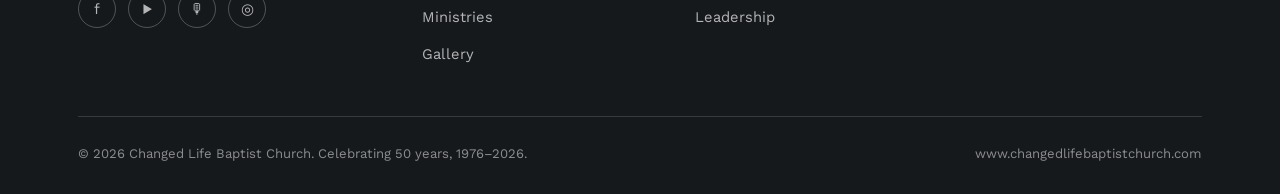
==== commit 550709c0: "Update index.html" ====
--- a/index.html
+++ b/index.html
@@ -46,8 +46,8 @@
   <div class="container">
     <div class="hero-grid">
       <div class="hero-jubilee"><span class="dot"></span> Celebrating our Golden Jubilee — 1976 to 2026</div>
-      <h1>A Changed Life for Christ, for fifty years and counting.</h1>
-      <p class="lede">Changed Life Baptist Church — formerly North Kaneshie Baptist Church — is a family of thirteen branch churches and three university fellowships across Ghana, gathered around one Gospel since 1976.</p>
+      <h1>A Changed Life for Christ.</h1>
+      <p class="lede">Changed Life Baptist Church is a family of thirteen branch churches and four university fellowships across Ghana, gathered around one Gospel since 1976.</p>
       <div class="hero-actions">
         <a href="sermons.html" class="btn btn-primary">Listen to this week's sermon</a>
         <a href="branches.html" class="btn btn-ghost-light">Find a CLBC near you</a>
